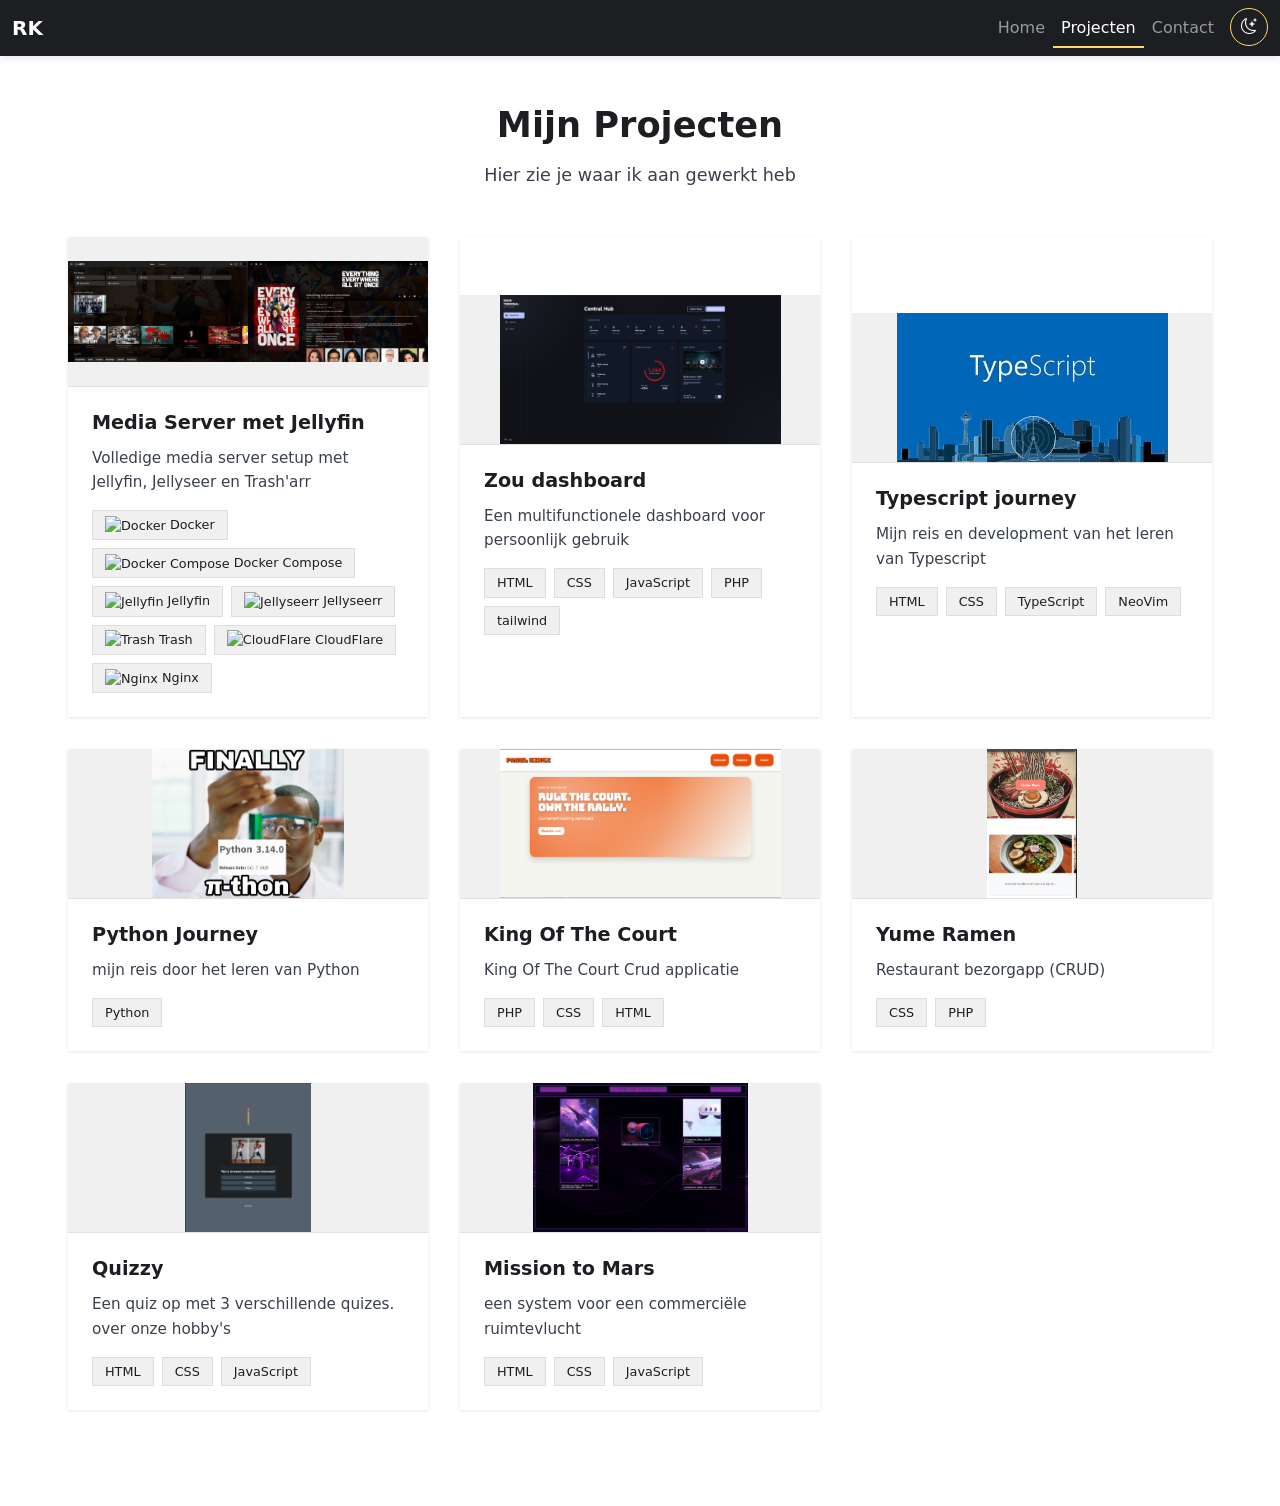
==== projects.html @ 6f40d6bd "feat: add dark mode" ====
<!DOCTYPE html>
<html lang="nl">
<head>
    <meta charset="UTF-8">
    <meta name="viewport" content="width=device-width, initial-scale=1.0">
    <title>Projecten - Ronny Kortekaas Portfolio</title>
    <link rel="icon" href="assets/favicon.svg" type="image/svg+xml">
    <link href="https://cdn.jsdelivr.net/npm/bootstrap@5.3.0/dist/css/bootstrap.min.css" rel="stylesheet">
    <link rel="stylesheet" href="https://cdn.jsdelivr.net/npm/bootstrap-icons@1.11.0/font/bootstrap-icons.css">
    <link rel="stylesheet" href="style/main.css">
       <link rel="stylesheet" href="https://cdn.jsdelivr.net/gh/devicons/devicon@latest/devicon.min.css">

</head>
<body>
    <nav class="navbar navbar-expand-lg navbar-dark" style="background-color: var(--dark-slate);">
        <div class="container-fluid">
            <a class="navbar-brand fw-bold" href="index.html">RK</a>
            <button class="navbar-toggler" type="button" data-bs-toggle="collapse" data-bs-target="#navbarNav" aria-controls="navbarNav" aria-expanded="false" aria-label="Navigatie openen">
                <span class="navbar-toggler-icon"></span>
            </button>
            <div class="collapse navbar-collapse" id="navbarNav">
                <div class="navbar-nav ms-auto">
                    <a class="nav-link" href="index.html">Home</a>
                    <a class="nav-link active" href="projects.html">Projecten</a>
                    <a class="nav-link" href="index.html#contact">Contact</a>
                    <button class="theme-toggle" type="button" aria-label="Schakel donkere modus in" aria-pressed="false">
                        <i class="bi bi-moon-stars" aria-hidden="true"></i>
                    </button>
                </div>
            </div>
        </div>
    </nav>

    <main>
        <div class="container">
            <section class="projects-header">
                <h1>Mijn Projecten</h1>
                <p>Hier zie je waar ik aan gewerkt heb</p>
            </section>

            <section class="projects-container">
                <div id="projects-grid" class="projects-grid"></div>
            </section>
        </div>

        <div id="project-modal" class="modal" role="dialog" aria-modal="true" aria-labelledby="project-modal-title" aria-hidden="true">
            <div class="modal-content" tabindex="-1">
                <button class="modal-close" type="button" aria-label="Projectdetails sluiten">&times;</button>
                <div id="modal-body"></div>
            </div>
        </div>
    </main>

    <script src="https://cdn.jsdelivr.net/npm/bootstrap@5.3.0/dist/js/bootstrap.bundle.min.js"></script>
    <script src="scripts/script.js"></script>
</body>
</html>
---- style/main.css ----
@import url("base.css");
@import url("navigation.css");
@import url("home.css");
@import url("projects.css");
@import url("modal.css");
@import url("responsive.css");
@import url("theme.css");
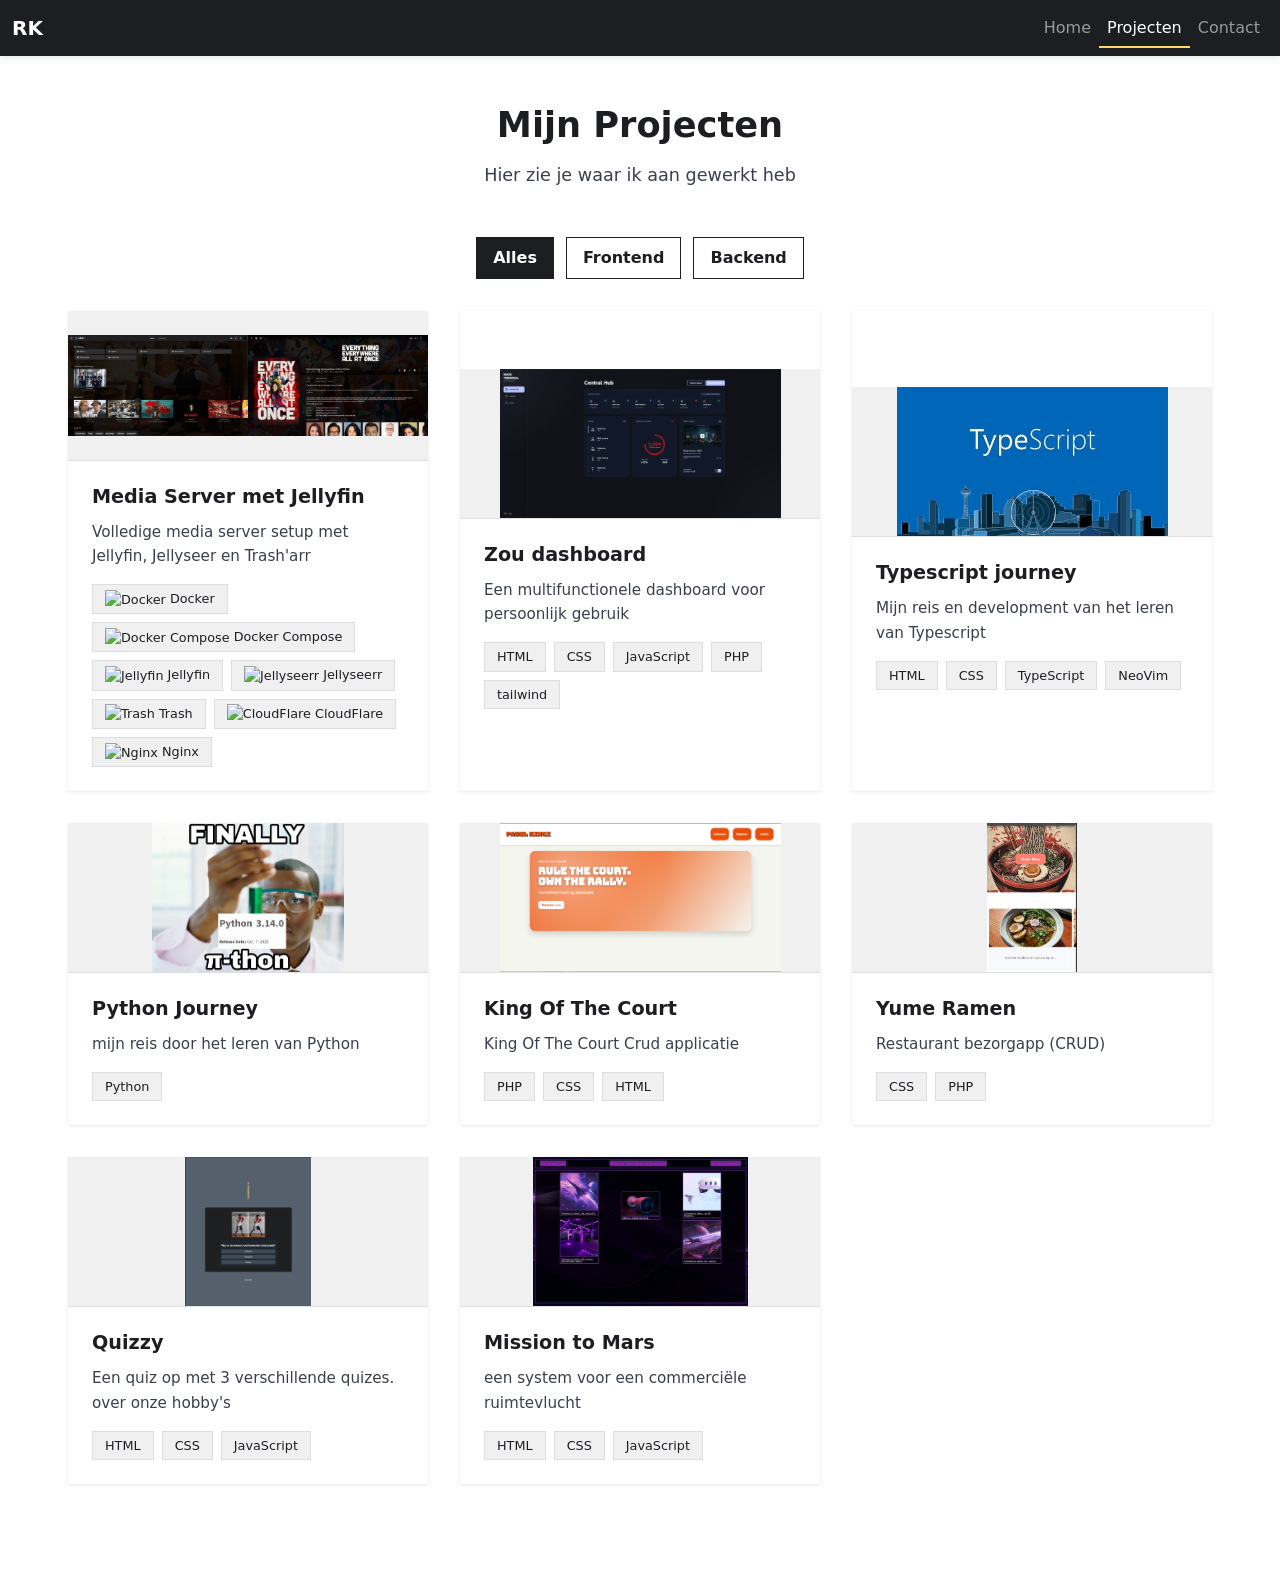
==== commit 76821917: "feat: add project filters" ====
--- a/projects.html
+++ b/projects.html
@@ -23,9 +23,6 @@
                     <a class="nav-link" href="index.html">Home</a>
                     <a class="nav-link active" href="projects.html">Projecten</a>
                     <a class="nav-link" href="index.html#contact">Contact</a>
-                    <button class="theme-toggle" type="button" aria-label="Schakel donkere modus in" aria-pressed="false">
-                        <i class="bi bi-moon-stars" aria-hidden="true"></i>
-                    </button>
                 </div>
             </div>
         </div>
@@ -39,6 +36,11 @@
             </section>
 
             <section class="projects-container">
+                <div class="project-filters" role="group" aria-label="Projecten filteren">
+                    <button class="project-filter active" type="button" data-filter="all" aria-pressed="true">Alles</button>
+                    <button class="project-filter" type="button" data-filter="frontend" aria-pressed="false">Frontend</button>
+                    <button class="project-filter" type="button" data-filter="backend" aria-pressed="false">Backend</button>
+                </div>
                 <div id="projects-grid" class="projects-grid"></div>
             </section>
         </div>
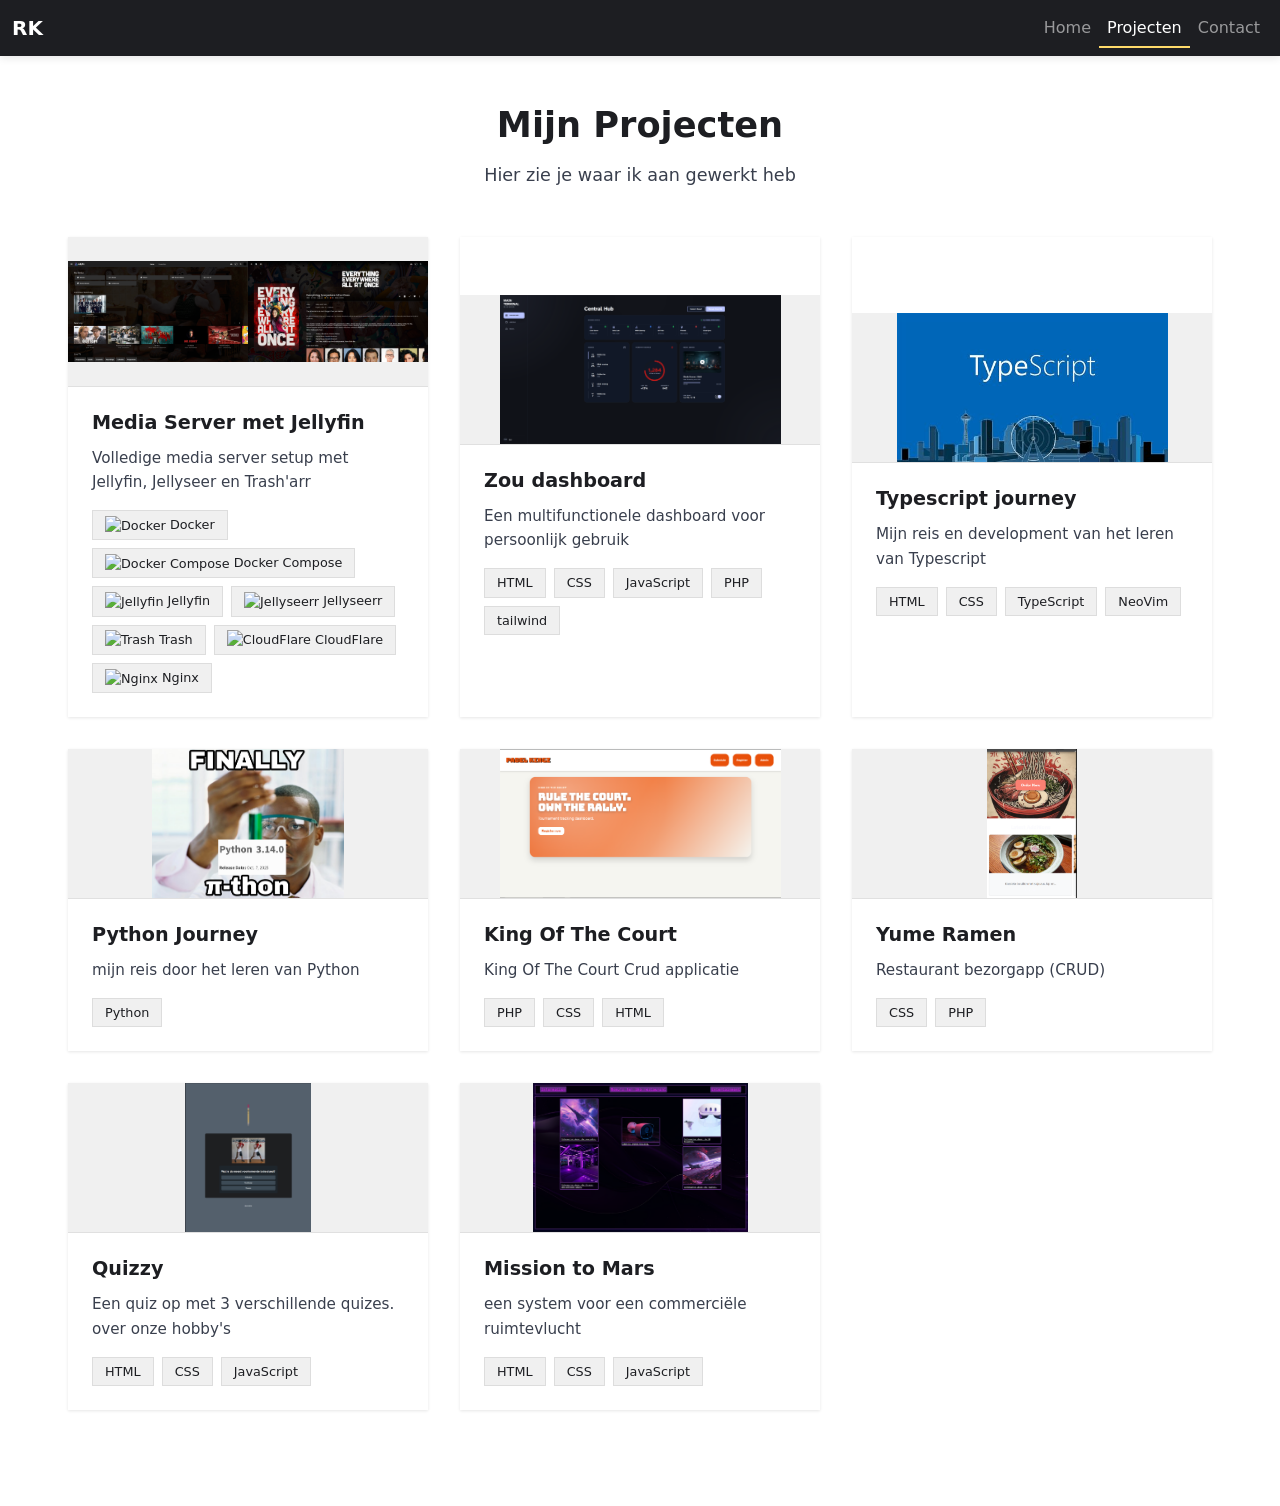
==== commit 5628254e: "feat: add seo metadata" ====
--- a/projects.html
+++ b/projects.html
@@ -4,6 +4,12 @@
     <meta charset="UTF-8">
     <meta name="viewport" content="width=device-width, initial-scale=1.0">
     <title>Projecten - Ronny Kortekaas Portfolio</title>
+    <meta name="description" content="Bekijk projecten van Ronny Kortekaas, van webapps en dashboards tot PHP-, JavaScript- en Python-projecten.">
+    <meta name="author" content="Ronny Kortekaas">
+    <meta name="theme-color" content="#1d1e22">
+    <meta property="og:title" content="Projecten - Ronny Kortekaas Portfolio">
+    <meta property="og:description" content="Bekijk webapps, dashboards en andere softwareprojecten van Ronny Kortekaas.">
+    <meta property="og:type" content="website">
     <link rel="icon" href="assets/favicon.svg" type="image/svg+xml">
     <link href="https://cdn.jsdelivr.net/npm/bootstrap@5.3.0/dist/css/bootstrap.min.css" rel="stylesheet">
     <link rel="stylesheet" href="https://cdn.jsdelivr.net/npm/bootstrap-icons@1.11.0/font/bootstrap-icons.css">
@@ -36,11 +42,6 @@
             </section>
 
             <section class="projects-container">
-                <div class="project-filters" role="group" aria-label="Projecten filteren">
-                    <button class="project-filter active" type="button" data-filter="all" aria-pressed="true">Alles</button>
-                    <button class="project-filter" type="button" data-filter="frontend" aria-pressed="false">Frontend</button>
-                    <button class="project-filter" type="button" data-filter="backend" aria-pressed="false">Backend</button>
-                </div>
                 <div id="projects-grid" class="projects-grid"></div>
             </section>
         </div>
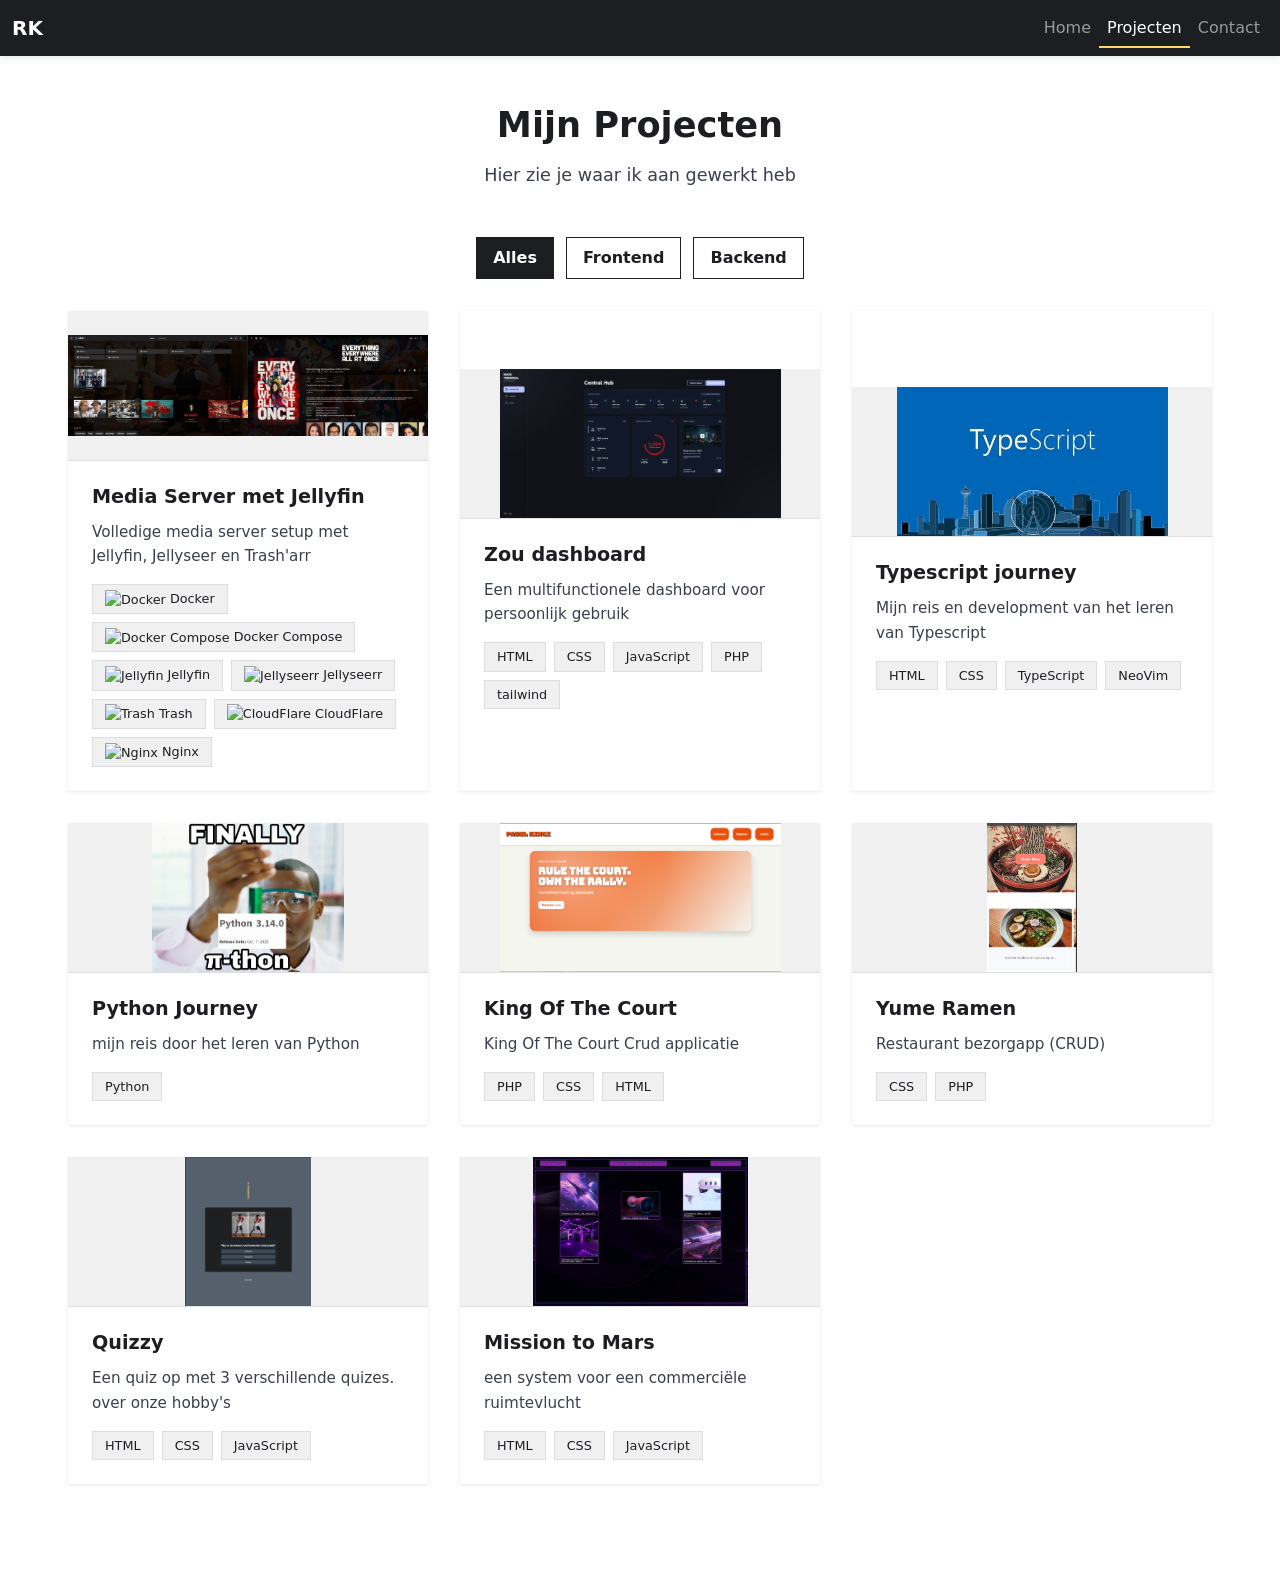
==== commit c42d465f: "Merge pull request #4 from 102381/feat/project-filters feat: add project filters" ====
--- a/projects.html
+++ b/projects.html
@@ -4,12 +4,6 @@
     <meta charset="UTF-8">
     <meta name="viewport" content="width=device-width, initial-scale=1.0">
     <title>Projecten - Ronny Kortekaas Portfolio</title>
-    <meta name="description" content="Bekijk projecten van Ronny Kortekaas, van webapps en dashboards tot PHP-, JavaScript- en Python-projecten.">
-    <meta name="author" content="Ronny Kortekaas">
-    <meta name="theme-color" content="#1d1e22">
-    <meta property="og:title" content="Projecten - Ronny Kortekaas Portfolio">
-    <meta property="og:description" content="Bekijk webapps, dashboards en andere softwareprojecten van Ronny Kortekaas.">
-    <meta property="og:type" content="website">
     <link rel="icon" href="assets/favicon.svg" type="image/svg+xml">
     <link href="https://cdn.jsdelivr.net/npm/bootstrap@5.3.0/dist/css/bootstrap.min.css" rel="stylesheet">
     <link rel="stylesheet" href="https://cdn.jsdelivr.net/npm/bootstrap-icons@1.11.0/font/bootstrap-icons.css">
@@ -42,6 +36,11 @@
             </section>
 
             <section class="projects-container">
+                <div class="project-filters" role="group" aria-label="Projecten filteren">
+                    <button class="project-filter active" type="button" data-filter="all" aria-pressed="true">Alles</button>
+                    <button class="project-filter" type="button" data-filter="frontend" aria-pressed="false">Frontend</button>
+                    <button class="project-filter" type="button" data-filter="backend" aria-pressed="false">Backend</button>
+                </div>
                 <div id="projects-grid" class="projects-grid"></div>
             </section>
         </div>
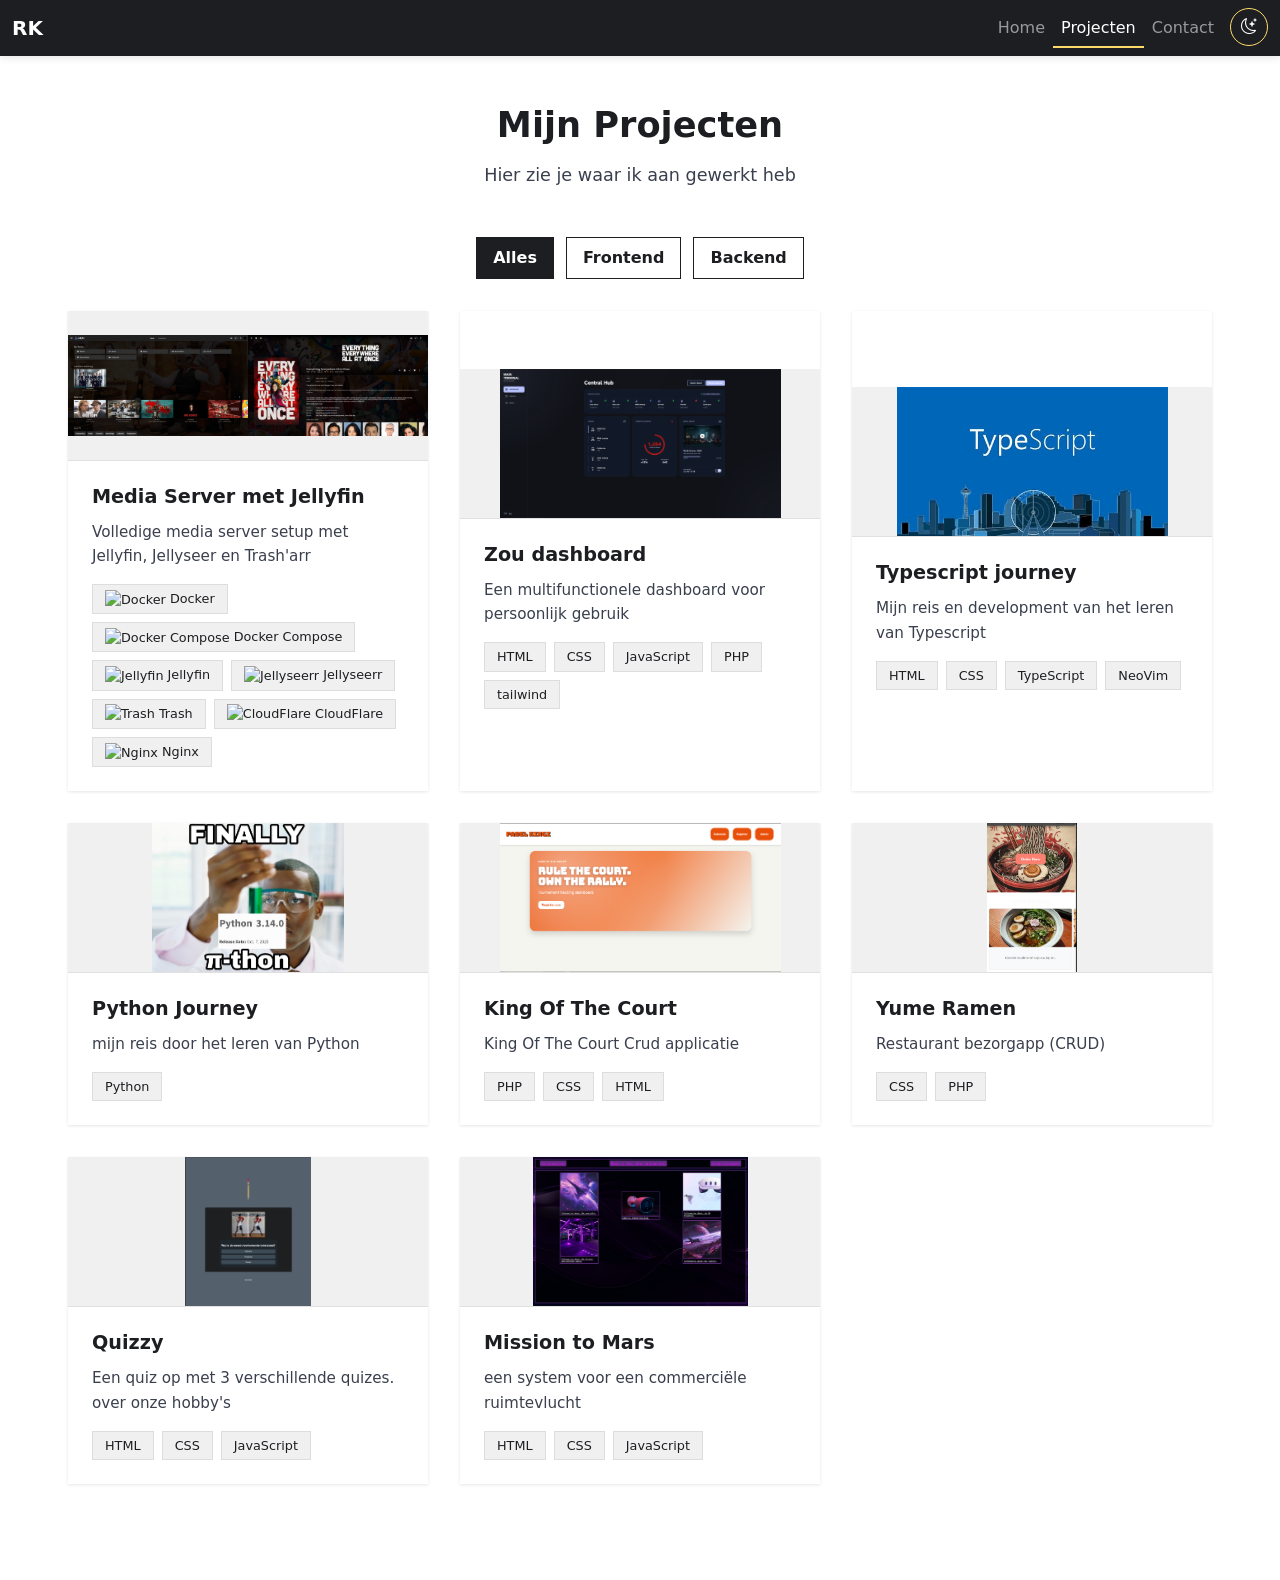
==== commit 6c02699c: "Merge pull request #6 from 102381/refactor/assets-and-styles feat: add dark mode" ====
--- a/projects.html
+++ b/projects.html
@@ -4,6 +4,12 @@
     <meta charset="UTF-8">
     <meta name="viewport" content="width=device-width, initial-scale=1.0">
     <title>Projecten - Ronny Kortekaas Portfolio</title>
+    <meta name="description" content="Bekijk projecten van Ronny Kortekaas, van webapps en dashboards tot PHP-, JavaScript- en Python-projecten.">
+    <meta name="author" content="Ronny Kortekaas">
+    <meta name="theme-color" content="#1d1e22">
+    <meta property="og:title" content="Projecten - Ronny Kortekaas Portfolio">
+    <meta property="og:description" content="Bekijk webapps, dashboards en andere softwareprojecten van Ronny Kortekaas.">
+    <meta property="og:type" content="website">
     <link rel="icon" href="assets/favicon.svg" type="image/svg+xml">
     <link href="https://cdn.jsdelivr.net/npm/bootstrap@5.3.0/dist/css/bootstrap.min.css" rel="stylesheet">
     <link rel="stylesheet" href="https://cdn.jsdelivr.net/npm/bootstrap-icons@1.11.0/font/bootstrap-icons.css">
@@ -23,6 +29,9 @@
                     <a class="nav-link" href="index.html">Home</a>
                     <a class="nav-link active" href="projects.html">Projecten</a>
                     <a class="nav-link" href="index.html#contact">Contact</a>
+                    <button class="theme-toggle" type="button" aria-label="Schakel donkere modus in" aria-pressed="false">
+                        <i class="bi bi-moon-stars" aria-hidden="true"></i>
+                    </button>
                 </div>
             </div>
         </div>
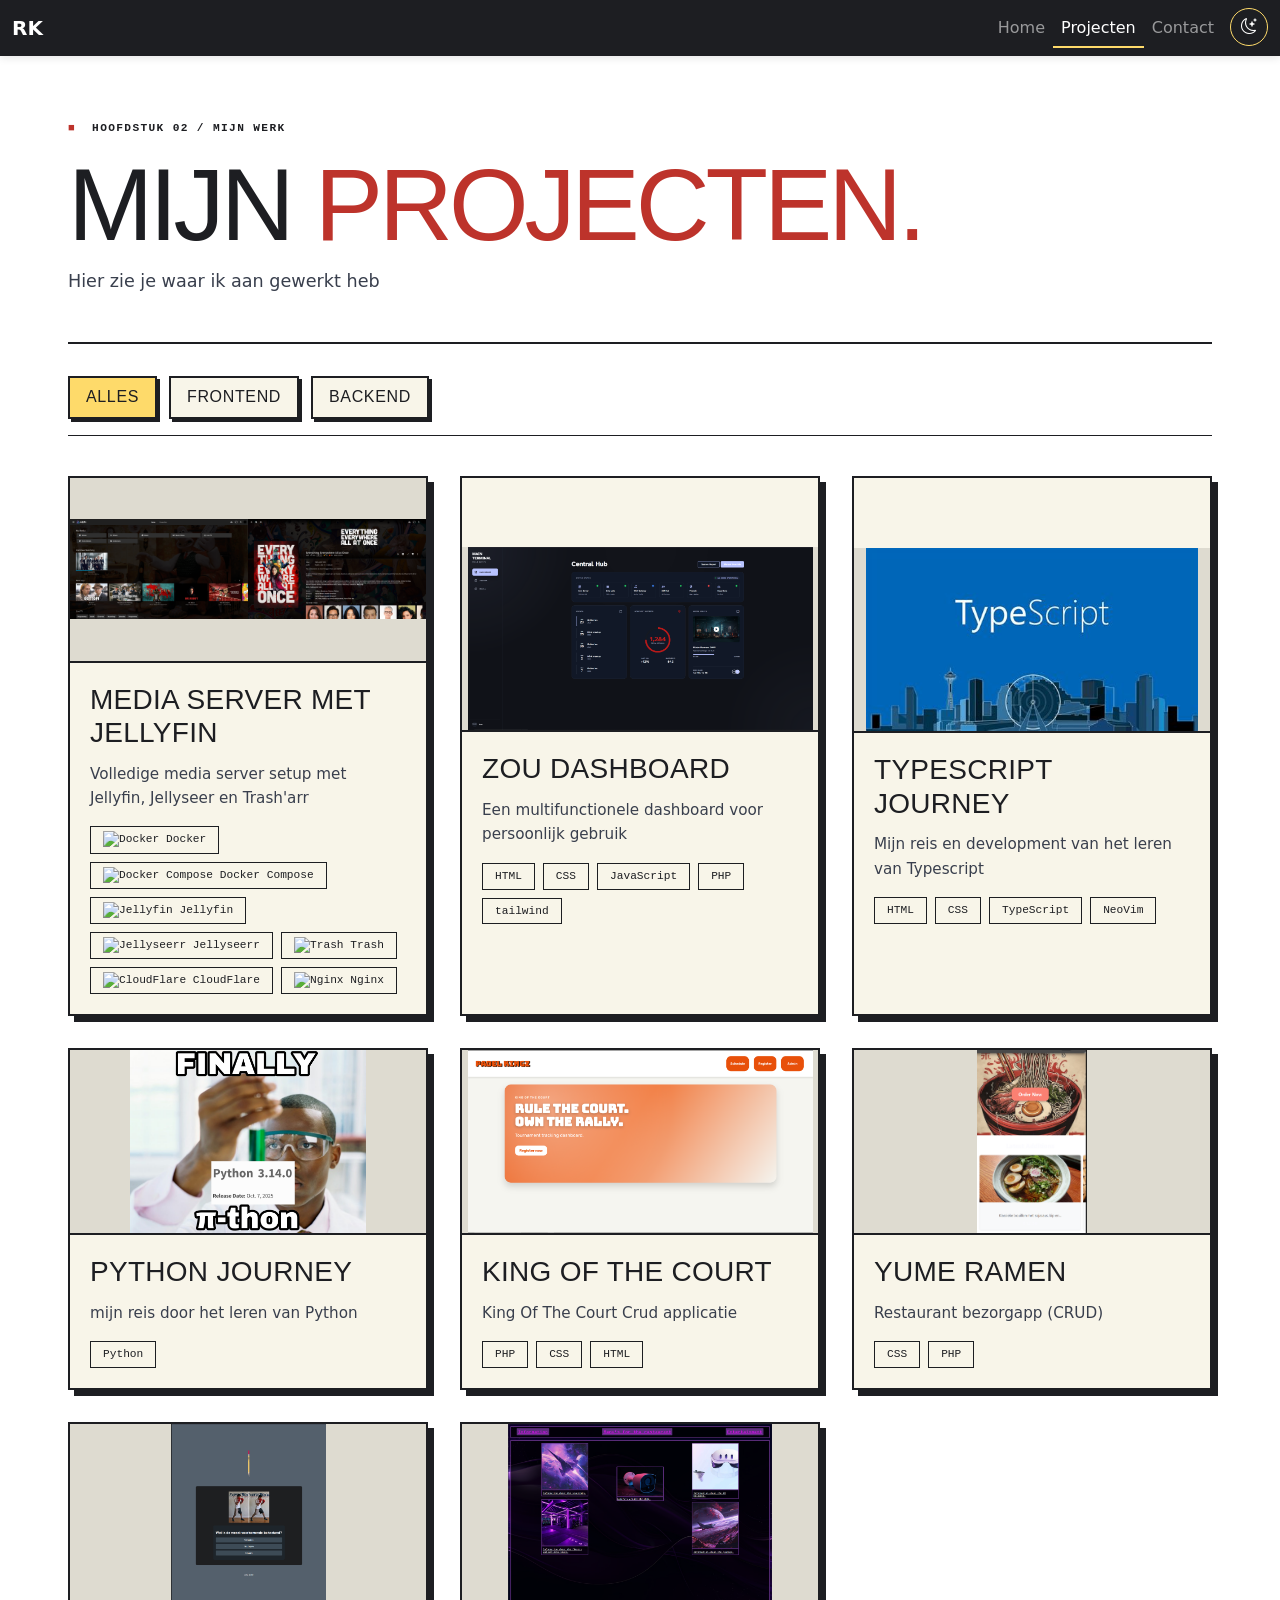
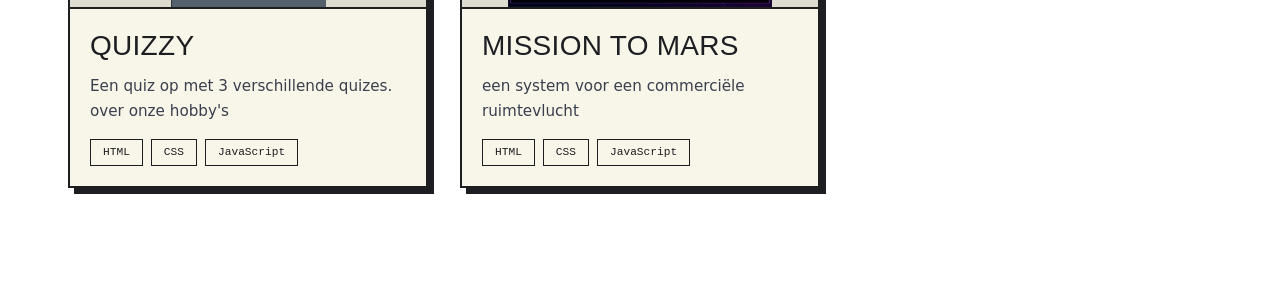
==== commit ab62043f: "Give projects a manga style" ====
--- a/projects.html
+++ b/projects.html
@@ -40,7 +40,8 @@
     <main>
         <div class="container">
             <section class="projects-header">
-                <h1>Mijn Projecten</h1>
+                <p class="project-chapter"><span aria-hidden="true">■</span> HOOFDSTUK 02 / MIJN WERK</p>
+                <h1>Mijn <span>projecten.</span></h1>
                 <p>Hier zie je waar ik aan gewerkt heb</p>
             </section>
 
@@ -56,7 +57,7 @@
 
         <div id="project-modal" class="modal" role="dialog" aria-modal="true" aria-labelledby="project-modal-title" aria-hidden="true">
             <div class="modal-content" tabindex="-1">
-                <button class="modal-close" type="button" aria-label="Projectdetails sluiten">&times;</button>
+                <button class="modal-close" type="button" aria-label="Projectdetails sluiten"></button>
                 <div id="modal-body"></div>
             </div>
         </div>
